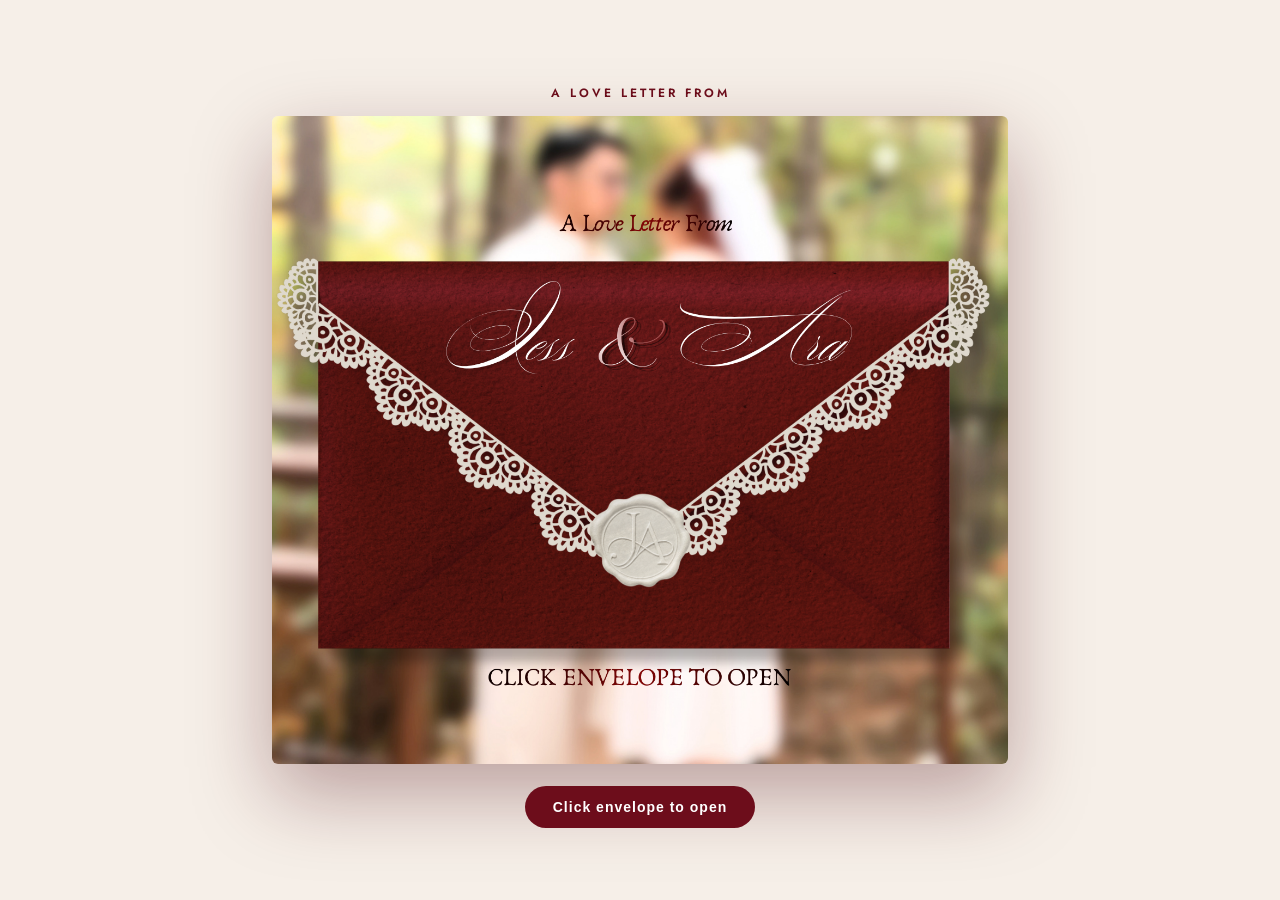
==== index.html @ 61f11449 "Code-entry gate: CODE key, admin generator, sheet backend v2" ====
<!doctype html>
<html lang="en">
<head>
<meta charset="utf-8" />
<meta name="viewport" content="width=device-width, initial-scale=1" />
<title>Jess & Ara — Wedding Invitation & RSVP • 12.19.2026</title>
<link rel="stylesheet" href="styles.css" />
<link href="https://fonts.googleapis.com/css2?family=Pinyon+Script&family=Cormorant+Garamond:ital,wght@0,400;0,500;0,600;1,400&family=Jost:wght@300;400;500;600&display=swap" rel="stylesheet">
</head>
<body>

<!-- Welcome envelope splash (from Canva WELCOME PAGE) -->
<div id="welcome">
  <p>A LOVE LETTER FROM</p>
  <img src="assets/WELCOME%20PAGE.png" alt="Jess and Ara envelope — click to open" />
  <button class="btn open-btn" id="openBtn">Click envelope to open</button>
</div>

<header class="nav">
  <div class="nav-inner">
    <div class="brand"><em>JA</em></div>
    <nav>
      <span id="sitelinks" style="display:none">
      <a href="#home">HOME</a>
      <a href="#entourage">ENTOURAGE</a>
      <a href="#details">FINER DETAILS</a>
      <a href="#events">EVENTS</a>
      <a href="#gift">GIFT GUIDE</a>
      <a href="#rsvp">RSVP</a>
      </span>
      <a href="admin.html">ADMIN</a>
    </nav>
  </div>
</header>

<div class="wrap" id="gateWrap">
  <section class="block" id="gate">
    <div class="sheet gate-card">
      <div class="script gate-title">Enter Your Code</div>
      <p class="muted" style="text-align:center;margin-top:0">For invited guests only — enter the code from your invitation.<br/>Letters or numbers, big or small — dashes don't matter.</p>
      <label for="guestCode">Your Invitation Code</label>
      <div class="row gate-row">
        <input id="guestCode" placeholder="e.g. CF4-K7P" autocomplete="off" autocapitalize="characters" spellcheck="false" style="text-transform:uppercase" />
        <button class="btn" id="lookupBtn">Find My Invitation</button>
      </div>
      <div id="nameMsg"></div>
    </div>
  </section>
</div>

<div class="wrap" id="siteWrap" style="display:none">

  <div class="hero" id="home">
    <div class="eyebrow">Together with their families, we invite you to join the wedding of</div>
    <div class="couple">JESS PAUL<span class="and">and</span>ARA MAQHELAH</div>
    <div class="date-script">12.19.2026</div>
    <div><span class="date-pill">EAST BAY RESIDENCES • MUNTINLUPA CITY • 4:00 PM</span></div>
    <div class="countdown" id="countdown">
      <div class="cd"><b id="cd-d">--</b><span>Days</span></div><span class="sep">:</span>
      <div class="cd"><b id="cd-h">--</b><span>Hours</span></div><span class="sep">:</span>
      <div class="cd"><b id="cd-m">--</b><span>Minutes</span></div><span class="sep">:</span>
      <div class="cd"><b id="cd-s">--</b><span>Seconds</span></div>
    </div>
    <div class="music-player">
      <button class="music-btn" id="musicBtn" aria-label="Play wedding music">▶</button>
      <span class="music-label" id="musicLabel">Play • Safe Place</span>
      <audio id="wedAudio" loop preload="none" src="assets/Safe%20Place.mp3"></audio>
    </div>
    <div class="script" style="font-size:42px;color:var(--wine)">The countdown is on!</div>
  </div>

  <section class="block">
    <div class="sheet">
      <!-- Canva HOME visual: save-the-date + couple names (file is mislabeled ATTIRE.png) -->
      <img src="assets/ATTIREHOME.png" alt="Jess and Ara — Save the Date 12.19.2026" loading="lazy" />
    </div>
    <div class="caption">Save the Date • 12.19.2026 • East Bay Residences, Muntinlupa City</div>
  </section>

  <section class="block" id="entourage">
    <div class="sec-title"><div class="script">Entourage</div></div>
    <div class="wine-band framed">
      <!-- Full entourage list, burgundy — direct from Canva -->
      <img src="assets/ENTOURAGE.png" alt="Entourage — officiating minister, parents, principal and secondary sponsors" loading="lazy" />
    </div>
    <div class="caption">Officiating minister Rev. Lito Carillo • Parents of the groom Elder Leonardo & Marianne Canto • Parents of the bride Rev. Edgar & Nida Adra — full list above.</div>
  </section>

  <section class="block" id="details">
    <div class="sec-title"><div class="script">Finer</div><div class="serif">DETAILS</div></div>
    <div class="palette">
      <span class="dot" style="background:#9d6b7a" title="Mauve"></span>
      <span class="dot" style="background:#e8b4b8" title="Blush"></span>
      <span class="dot" style="background:#6d0d1b" title="Burgundy"></span>
      <span class="dot" style="background:#e8d9bd" title="Beige"></span>
    </div>
    <div class="sheet">
      <!-- Attire guide + gift guide + order of events -->
      <img src="assets/FINER%20DETAILS.png" alt="Attire guide, gift guide and order of events" loading="lazy" />
    </div>
    <div class="caption">Attire: burgundy • blush • mauve • beige. White is strictly reserved for the bride. Gift guide QRs (BDO / Maribank / GoTyme) above.</div>
  </section>

  <section class="block" id="events">
    <div class="sec-title"><div class="serif">ORDER <span class="script" style="letter-spacing:0">of</span> EVENTS</div></div>
    <div class="sheet">
      <img src="assets/FAQs.png" alt="Order of events timeline: ceremony 4PM to send-off 9:30PM" loading="lazy" />
    </div>
    <div class="caption">Ceremony 4PM • Photo session 5:30PM • Cocktail hour 6PM • Dinner 8PM • First dance 8:30PM • Cake cutting 8:45PM • Toast + speeches 9PM • Send-off 9:30PM</div>
  </section>

  <section class="block" id="gift">
    <div class="wine-band framed">
      <img src="assets/giftguide.png" alt="Gift Guide — BDO, Maribank, GoTyme" loading="lazy" />
    </div>
    <div class="caption">Your presence is the greatest gift — monetary gifts via BDO / Maribank / GoTyme if you wish.</div>
  </section>

  <section class="block" id="rsvp">
    <div class="sheet" style="padding:26px">
      <img src="assets/RSVP.png" alt="RSVP" style="max-width:420px;margin:0 auto" loading="lazy" />
      <h2 class="rs" style="display:none">RSVP</h2>
      <p class="muted" style="text-align:center">Confirm your seats below. Only invited codes can RSVP.</p>

      <div id="step-form" style="display:none">
        <div class="notice" id="guestInfo"></div>
        <label>Will you attend?</label>
        <div class="row">
          <label style="font-weight:500"><input type="radio" name="attend" value="yes" checked style="width:auto" /> Joyfully Accepts</label>
          <label style="font-weight:500"><input type="radio" name="attend" value="no" style="width:auto" /> Regretfully Declines</label>
        </div>
        <div id="attendFields">
          <label for="count">How many seats will you use? (max <span id="maxPax">1</span>)</label>
          <select id="count"></select>
          <div id="companions"></div>
          <label for="contact">Mobile / Email (for updates)</label>
          <input id="contact" placeholder="0917-xxx-xxxx" />
          <label for="message">Message to couple (optional)</label>
          <textarea id="message" rows="3" placeholder="So excited to celebrate with you!"></textarea>
        </div>
        <div class="row" style="margin-top:16px">
          <button class="btn" id="submitBtn">Submit RSVP</button>
          <button class="btn ghost" id="backBtn">Not you? Search again</button>
        </div>
        <div id="formMsg"></div>
      </div>

      <div id="step-done" style="display:none">
        <div class="success" id="doneBox"></div>
        <div class="row" style="margin-top:12px">
          <button class="btn ghost" id="againBtn">Search another name</button>
          <a class="btn ghost" href="admin.html">View Admin Demo</a>
        </div>
      </div>
    </div>
  </section>

  <footer>
    JESS PAUL & ARA MAQHELAH • 12.19.2026 • East Bay Residences, Muntinlupa City<br/>
    <span class="muted">Design from Canva assets • Code-entry RSVP • Data stored in browser localStorage</span>
  </footer>
</div>

<script src="data.js"></script>
<script src="app.js"></script>
<script>
  // envelope splash + music (starts on open tap, browsers require a gesture)
  const w = document.getElementById('welcome');
  const wedAudio = document.getElementById('wedAudio');
  const musicBtn = document.getElementById('musicBtn');
  const musicLabel = document.getElementById('musicLabel');
  function setMusicUI(playing){
    musicBtn.textContent = playing ? '❚❚' : '▶';
    musicBtn.setAttribute('aria-label', playing ? 'Pause wedding music' : 'Play wedding music');
    musicLabel.textContent = playing ? 'Playing • Safe Place' : 'Play • Safe Place';
  }
  function openInvite(){
    w.classList.add('hidden');
    if (wedAudio && wedAudio.paused) {
      wedAudio.play().then(()=>setMusicUI(true)).catch(()=>setMusicUI(false));
    }
  }
  document.getElementById('openBtn').addEventListener('click', openInvite);
  w.querySelector('img').addEventListener('click', openInvite);
  musicBtn.addEventListener('click', ()=>{
    if (!wedAudio) return;
    if (wedAudio.paused) { wedAudio.play().then(()=>setMusicUI(true)).catch(()=>{}); }
    else { wedAudio.pause(); setMusicUI(false); }
  });
</script>
</body>
</html>
---- styles.css ----
:root{
  --bg:#fdf9f4; --card:#ffffff; --ink:#3a0d14; --muted:#9a7b7e;
  --wine:#6d0d1b; --wine-deep:#4a0812; --blush:#e8b4b8; --mauve:#9d6b7a; --beige:#e8d9bd;
  --gold:#b98a3e; --gold-2:#d9b77c; --line:#ecdcd2;
  --danger:#a33327; --ok:#3f7d4e;
  --radius:18px; --shadow:0 12px 40px rgba(109,13,27,.12);
}
*{box-sizing:border-box}
html{scroll-behavior:smooth}
body{margin:0;font-family:"Jost","Inter",system-ui,-apple-system,Segoe UI,Roboto,Arial,sans-serif;background-color:var(--bg);background-image:url("assets/Background.png");background-size:cover;background-position:center top;background-attachment:fixed;color:var(--ink);line-height:1.6}
.script{font-family:"Pinyon Script","Great Vibes",cursive;font-weight:400}
.serif{font-family:"Cormorant Garamond",Georgia,serif}
.wrap{max-width:1080px;margin:0 auto;padding:0 20px}

/* welcome envelope splash */
#welcome{position:fixed;inset:0;z-index:100;background:#f6efe8;display:flex;align-items:center;justify-content:center;flex-direction:column;transition:opacity .6s,visibility .6s}
#welcome.hidden{opacity:0;visibility:hidden;pointer-events:none}
#welcome img{max-width:min(920px,94vw);max-height:72vh;object-fit:contain;box-shadow:0 30px 80px rgba(74,8,18,.35);border-radius:6px}
#welcome .open-btn{margin-top:22px}
#welcome p{letter-spacing:3px;font-size:12px;color:var(--wine);font-weight:600}

/* nav */
header.nav{position:sticky;top:0;z-index:20;background:rgba(253,249,244,.94);backdrop-filter:blur(10px);border-bottom:1px solid var(--line)}
.nav-inner{display:flex;align-items:center;justify-content:space-between;padding:12px 20px;max-width:1120px;margin:0 auto}
.brand{font-family:"Cormorant Garamond",serif;font-size:26px;letter-spacing:2px;color:var(--ink)}
.brand em{font-family:"Pinyon Script",cursive;font-size:30px;color:var(--wine)}
nav a{margin-left:14px;text-decoration:none;color:var(--mauve);font-weight:500;font-size:13px;letter-spacing:1.5px}
nav a:hover,nav a.active{color:var(--wine)}
nav a.btn{color:#fff}
.btn{display:inline-block;background:var(--wine);color:#fff;border:0;border-radius:999px;padding:13px 28px;font-weight:600;letter-spacing:1px;cursor:pointer;text-decoration:none;transition:.2s;font-size:14px}
.btn:hover{background:var(--wine-deep);transform:translateY(-1px)}
.btn.ghost{background:transparent;color:var(--wine);border:1px solid var(--wine)}
.btn.small{padding:8px 14px;font-size:13px}

.hero{padding:56px 0 20px;text-align:center}
.eyebrow{letter-spacing:4px;text-transform:uppercase;font-size:11px;color:var(--mauve);font-weight:500}
.couple{font-family:"Cormorant Garamond",serif;font-size:clamp(38px,6vw,64px);letter-spacing:4px;margin:.2em 0 0;color:var(--wine)}
.couple .and{font-family:"Pinyon Script",cursive;font-size:clamp(34px,5vw,54px);display:block;color:var(--ink);letter-spacing:0}
.date-script{font-family:"Pinyon Script",cursive;font-size:clamp(28px,4vw,40px);color:var(--wine)}
.date-pill{display:inline-block;margin-top:10px;background:#fff;border:1px solid var(--line);border-radius:999px;padding:10px 22px;box-shadow:var(--shadow);font-weight:500;letter-spacing:2px;font-size:13px}
.countdown{display:flex;align-items:flex-start;justify-content:center;gap:2px;margin:26px auto;max-width:620px;flex-wrap:nowrap}
.cd{flex:1 1 0;min-width:0}
.cd b{display:block;font-family:"Cormorant Garamond",serif;font-size:clamp(32px,10vw,56px);color:var(--wine);line-height:1}
.cd span{font-size:clamp(9px,2.6vw,11px);color:var(--wine);letter-spacing:2px;text-transform:uppercase}
.sep{flex:0 0 auto;font-family:"Cormorant Garamond",serif;color:var(--wine);font-size:clamp(24px,7vw,40px);line-height:1;padding-top:4px}
/* music player below the timer */
.music-player{display:flex;align-items:center;justify-content:center;gap:10px;margin:6px 0 4px}
.music-btn{width:52px;height:52px;border-radius:50%;border:1px solid var(--wine);background:#fff;color:var(--wine);font-size:18px;cursor:pointer;display:inline-flex;align-items:center;justify-content:center;box-shadow:var(--shadow);transition:.2s;flex:0 0 auto}
.music-btn:hover{background:var(--wine);color:#fff}
.music-label{font-size:12px;letter-spacing:2px;text-transform:uppercase;color:var(--mauve)}

section.block{padding:30px 0}
.sec-title{text-align:center;margin-bottom:6px}
.sec-title .script{font-size:clamp(44px,7vw,76px);color:var(--wine);line-height:1}
.sec-title .serif{font-size:clamp(30px,5vw,52px);letter-spacing:8px;color:var(--wine)}
.sheet{background:#fff;border:1px solid var(--line);border-radius:8px;box-shadow:var(--shadow);overflow:hidden}
.sheet img{display:block;width:100%;height:auto}
.caption{text-align:center;color:var(--muted);font-size:13px;padding:12px 16px;letter-spacing:.5px}
.wine-band{background:linear-gradient(180deg,var(--wine),var(--wine-deep));color:#f7e8e4;border-radius:8px;padding:8px;box-shadow:var(--shadow)}
.wine-band img{border-radius:4px}
/* centered, resized frames for entourage + gift guide */
.wine-band.framed{max-width:640px;margin:0 auto;padding:12px}
.wine-band.framed img{display:block;width:100%;max-width:616px;height:auto;margin:0 auto}

.card{background:var(--card);border:1px solid var(--line);border-radius:var(--radius);box-shadow:var(--shadow);padding:26px}
.kicker{font-size:12px;font-weight:600;letter-spacing:3px;text-transform:uppercase;color:var(--mauve)}
h2.rs{font-family:"Cormorant Garamond",serif;font-size:clamp(38px,6vw,64px);letter-spacing:6px;margin:.1em 0;color:var(--wine);text-align:center}
.muted{color:var(--muted)}
.row{display:flex;gap:12px;flex-wrap:wrap;align-items:center}
label{font-weight:600;font-size:14px;display:block;margin:14px 0 6px;color:var(--wine)}
input,select,textarea{width:100%;padding:13px 14px;border-radius:12px;border:1px solid var(--line);background:#fff;font-size:15px;font-family:inherit}
input:focus,select:focus,textarea:focus{outline:2px solid var(--blush);border-color:var(--wine)}
.code-input{font-size:20px !important;letter-spacing:2px;text-transform:uppercase;font-weight:700;text-align:center}
.demo-codes{display:flex;flex-wrap:wrap;gap:8px;margin-top:10px}
.demo-codes button{border:1px dashed var(--wine);background:#fff;color:var(--wine);border-radius:999px;padding:6px 12px;cursor:pointer;font-weight:600}
.notice{border-radius:12px;padding:12px 14px;background:#fdf3e7;border:1px solid var(--beige);margin-top:12px;font-size:14px}
.error{background:#fdecea;border:1px solid #eab3af;color:#7d2a24;border-radius:12px;padding:12px 14px;margin-top:12px;font-size:14px}
.success{background:#e9f5ec;border:1px solid #b8d8bf;border-radius:12px;padding:14px;margin-top:12px}
.pill{font-size:12px;font-weight:700;letter-spacing:.5px;padding:6px 12px;border-radius:999px;background:#f6efe4;border:1px solid var(--line)}
.pill.ok{background:#e7f3e9;border-color:#bcd8c1;color:var(--ok)}
.pill.no{background:#fbe7e5;border-color:#eab3af;color:var(--danger)}
.pill.wait{background:#fff7e6;border-color:#ecd9a8;color:#8a6d1c}
table{width:100%;border-collapse:collapse;font-size:14px}
th,td{text-align:left;padding:10px 8px;border-bottom:1px solid var(--line)}
th{font-size:12px;letter-spacing:1px;text-transform:uppercase;color:var(--muted)}
.stats{display:grid;grid-template-columns:repeat(5,1fr);gap:12px}
@media(max-width:800px){.stats{grid-template-columns:repeat(2,1fr)}nav a:not(.btn){display:none}}
.stat{background:#fff;border:1px solid var(--line);border-radius:14px;padding:14px;text-align:center}
.stat b{display:block;font-size:28px;font-family:"Cormorant Garamond",serif;color:var(--wine)}
footer{padding:40px 0 60px;text-align:center;color:var(--muted);font-size:13px}
.toolbar{display:flex;gap:10px;flex-wrap:wrap;margin:14px 0}
.toolbar input,.toolbar select{width:auto;flex:1;min-width:160px}
.palette{display:flex;gap:10px;justify-content:center;margin:8px 0}
.dot{width:34px;height:34px;border-radius:50%;border:2px solid #fff;box-shadow:0 2px 8px rgba(0,0,0,.2)}
/* invitation gate — only thing visible before name match */
.gate-card{max-width:620px;margin:34px auto;padding:30px 26px}
.gate-title{text-align:center;font-size:clamp(42px,7vw,64px);color:var(--wine);line-height:1.1}
.gate-row input{flex:3;min-width:200px;font-size:17px}
.gate-row .btn{flex:1;white-space:nowrap}
.suggest-btn{display:block;width:100%;text-align:left;margin-top:8px;border:1px solid var(--line);background:#fff;border-radius:12px;padding:13px 14px;cursor:pointer;font-weight:600;font-size:16px;color:var(--wine);font-family:inherit}
.suggest-btn:hover{border-color:var(--wine);background:#fdf6ee}
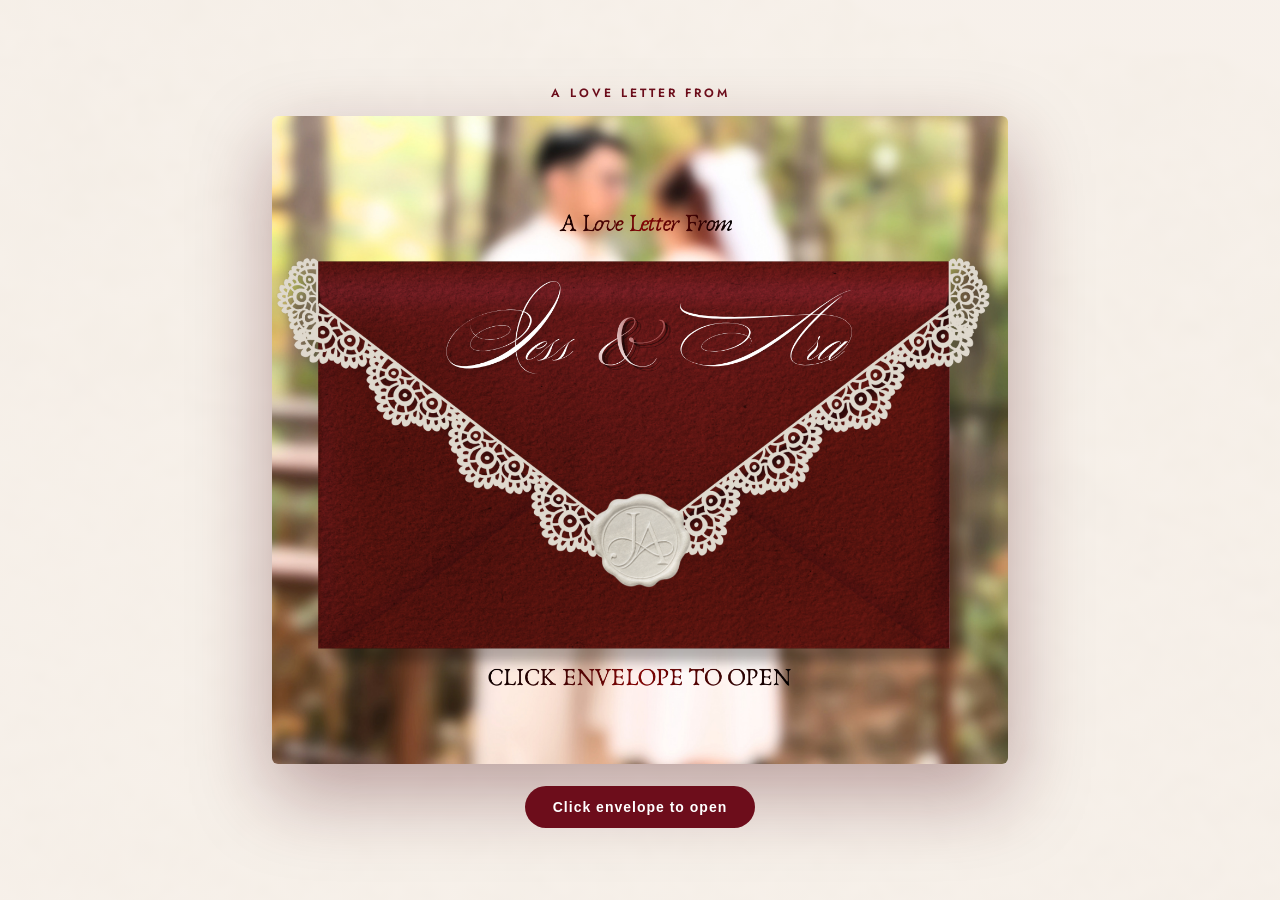
==== commit 6e6a6f6c: "Home: bg on envelope splash, bigger entourage/gift, decline gift toggle, FAQ section + new photos" ====
--- a/index.html
+++ b/index.html
@@ -4,6 +4,7 @@
 <meta charset="utf-8" />
 <meta name="viewport" content="width=device-width, initial-scale=1" />
 <title>Jess & Ara — Wedding Invitation & RSVP • 12.19.2026</title>
+<link rel="icon" href="data:," />
 <link rel="stylesheet" href="styles.css" />
 <link href="https://fonts.googleapis.com/css2?family=Pinyon+Script&family=Cormorant+Garamond:ital,wght@0,400;0,500;0,600;1,400&family=Jost:wght@300;400;500;600&display=swap" rel="stylesheet">
 </head>
@@ -27,6 +28,7 @@
       <a href="#events">EVENTS</a>
       <a href="#gift">GIFT GUIDE</a>
       <a href="#rsvp">RSVP</a>
+      <a href="#faq">FAQ</a>
       </span>
       <a href="admin.html">ADMIN</a>
     </nav>
@@ -37,10 +39,10 @@
   <section class="block" id="gate">
     <div class="sheet gate-card">
       <div class="script gate-title">Enter Your Code</div>
-      <p class="muted" style="text-align:center;margin-top:0">For invited guests only — enter the code from your invitation.<br/>Letters or numbers, big or small — dashes don't matter.</p>
+      <p class="muted" style="text-align:center;margin-top:0">For invited guests only — enter the code from your invitation.<br/>Big or small letters, both work.</p>
       <label for="guestCode">Your Invitation Code</label>
       <div class="row gate-row">
-        <input id="guestCode" placeholder="e.g. CF4-K7P" autocomplete="off" autocapitalize="characters" spellcheck="false" style="text-transform:uppercase" />
+        <input id="guestCode" placeholder="e.g. CF4K7P" autocomplete="off" autocapitalize="characters" spellcheck="false" style="text-transform:uppercase" />
         <button class="btn" id="lookupBtn">Find My Invitation</button>
       </div>
       <div id="nameMsg"></div>
@@ -129,6 +131,12 @@
           <label style="font-weight:500"><input type="radio" name="attend" value="yes" checked style="width:auto" /> Joyfully Accepts</label>
           <label style="font-weight:500"><input type="radio" name="attend" value="no" style="width:auto" /> Regretfully Declines</label>
         </div>
+        <div id="declineGift" style="display:none;margin-top:14px">
+          <div class="wine-band framed">
+            <img src="assets/giftguide.png" alt="Gift Guide — BDO, Maribank, GoTyme" loading="lazy" />
+          </div>
+          <div class="caption">We'll miss you! If you still wish to bless us, monetary gifts via BDO / Maribank / GoTyme.</div>
+        </div>
         <div id="attendFields">
           <label for="count">How many seats will you use? (max <span id="maxPax">1</span>)</label>
           <select id="count"></select>
@@ -155,14 +163,33 @@
     </div>
   </section>
 
+  <section class="block" id="faq">
+    <div class="sec-title"><div class="script">FAQs</div></div>
+    <div class="sheet">
+      <img src="assets/FAQ_1.png" alt="Frequently asked questions" loading="lazy" />
+    </div>
+  </section>
+
   <footer>
     JESS PAUL & ARA MAQHELAH • 12.19.2026 • East Bay Residences, Muntinlupa City<br/>
     <span class="muted">Design from Canva assets • Code-entry RSVP • Data stored in browser localStorage</span>
   </footer>
 </div>
 
-<script src="data.js"></script>
-<script src="app.js"></script>
+<script src="data.js?v=20261003h"></script>
+<script src="app.js?v=20261003h"></script>
+<script>
+  // Boot check: if app scripts were blocked (ad-blocker/network), say so visibly
+  // instead of leaving a dead button.
+  setTimeout(function(){
+    let ok = false;
+    try { ok = !!window.__rsvpReady; } catch(e){}
+    if(!ok){
+      const m = document.getElementById('nameMsg');
+      if(m) m.innerHTML = '<div class="error">Page scripts failed to load (blocker or network). Disable any ad-blocker for this page, or try another browser/device.</div>';
+    }
+  }, 4000);
+</script>
 <script>
   // envelope splash + music (starts on open tap, browsers require a gesture)
   const w = document.getElementById('welcome');
--- a/styles.css
+++ b/styles.css
@@ -12,8 +12,8 @@
 .serif{font-family:"Cormorant Garamond",Georgia,serif}
 .wrap{max-width:1080px;margin:0 auto;padding:0 20px}
 
-/* welcome envelope splash */
-#welcome{position:fixed;inset:0;z-index:100;background:#f6efe8;display:flex;align-items:center;justify-content:center;flex-direction:column;transition:opacity .6s,visibility .6s}
+/* welcome envelope splash — Background.png shows through a soft cream tint */
+#welcome{position:fixed;inset:0;z-index:100;background:linear-gradient(rgba(246,239,232,.9),rgba(246,239,232,.9)),url("assets/Background.png");background-size:cover;background-position:center top;display:flex;align-items:center;justify-content:center;flex-direction:column;transition:opacity .6s,visibility .6s}
 #welcome.hidden{opacity:0;visibility:hidden;pointer-events:none}
 #welcome img{max-width:min(920px,94vw);max-height:72vh;object-fit:contain;box-shadow:0 30px 80px rgba(74,8,18,.35);border-radius:6px}
 #welcome .open-btn{margin-top:22px}
@@ -59,8 +59,8 @@
 .wine-band{background:linear-gradient(180deg,var(--wine),var(--wine-deep));color:#f7e8e4;border-radius:8px;padding:8px;box-shadow:var(--shadow)}
 .wine-band img{border-radius:4px}
 /* centered, resized frames for entourage + gift guide */
-.wine-band.framed{max-width:640px;margin:0 auto;padding:12px}
-.wine-band.framed img{display:block;width:100%;max-width:616px;height:auto;margin:0 auto}
+.wine-band.framed{max-width:820px;margin:0 auto;padding:12px}
+.wine-band.framed img{display:block;width:100%;max-width:796px;height:auto;margin:0 auto}
 
 .card{background:var(--card);border:1px solid var(--line);border-radius:var(--radius);box-shadow:var(--shadow);padding:26px}
 .kicker{font-size:12px;font-weight:600;letter-spacing:3px;text-transform:uppercase;color:var(--mauve)}
@@ -84,7 +84,7 @@
 th,td{text-align:left;padding:10px 8px;border-bottom:1px solid var(--line)}
 th{font-size:12px;letter-spacing:1px;text-transform:uppercase;color:var(--muted)}
 .stats{display:grid;grid-template-columns:repeat(5,1fr);gap:12px}
-@media(max-width:800px){.stats{grid-template-columns:repeat(2,1fr)}nav a:not(.btn){display:none}}
+@media(max-width:800px){.stats{grid-template-columns:repeat(2,1fr)}nav a:not(.btn){display:none}body{background-attachment:scroll}}
 .stat{background:#fff;border:1px solid var(--line);border-radius:14px;padding:14px;text-align:center}
 .stat b{display:block;font-size:28px;font-family:"Cormorant Garamond",serif;color:var(--wine)}
 footer{padding:40px 0 60px;text-align:center;color:var(--muted);font-size:13px}
